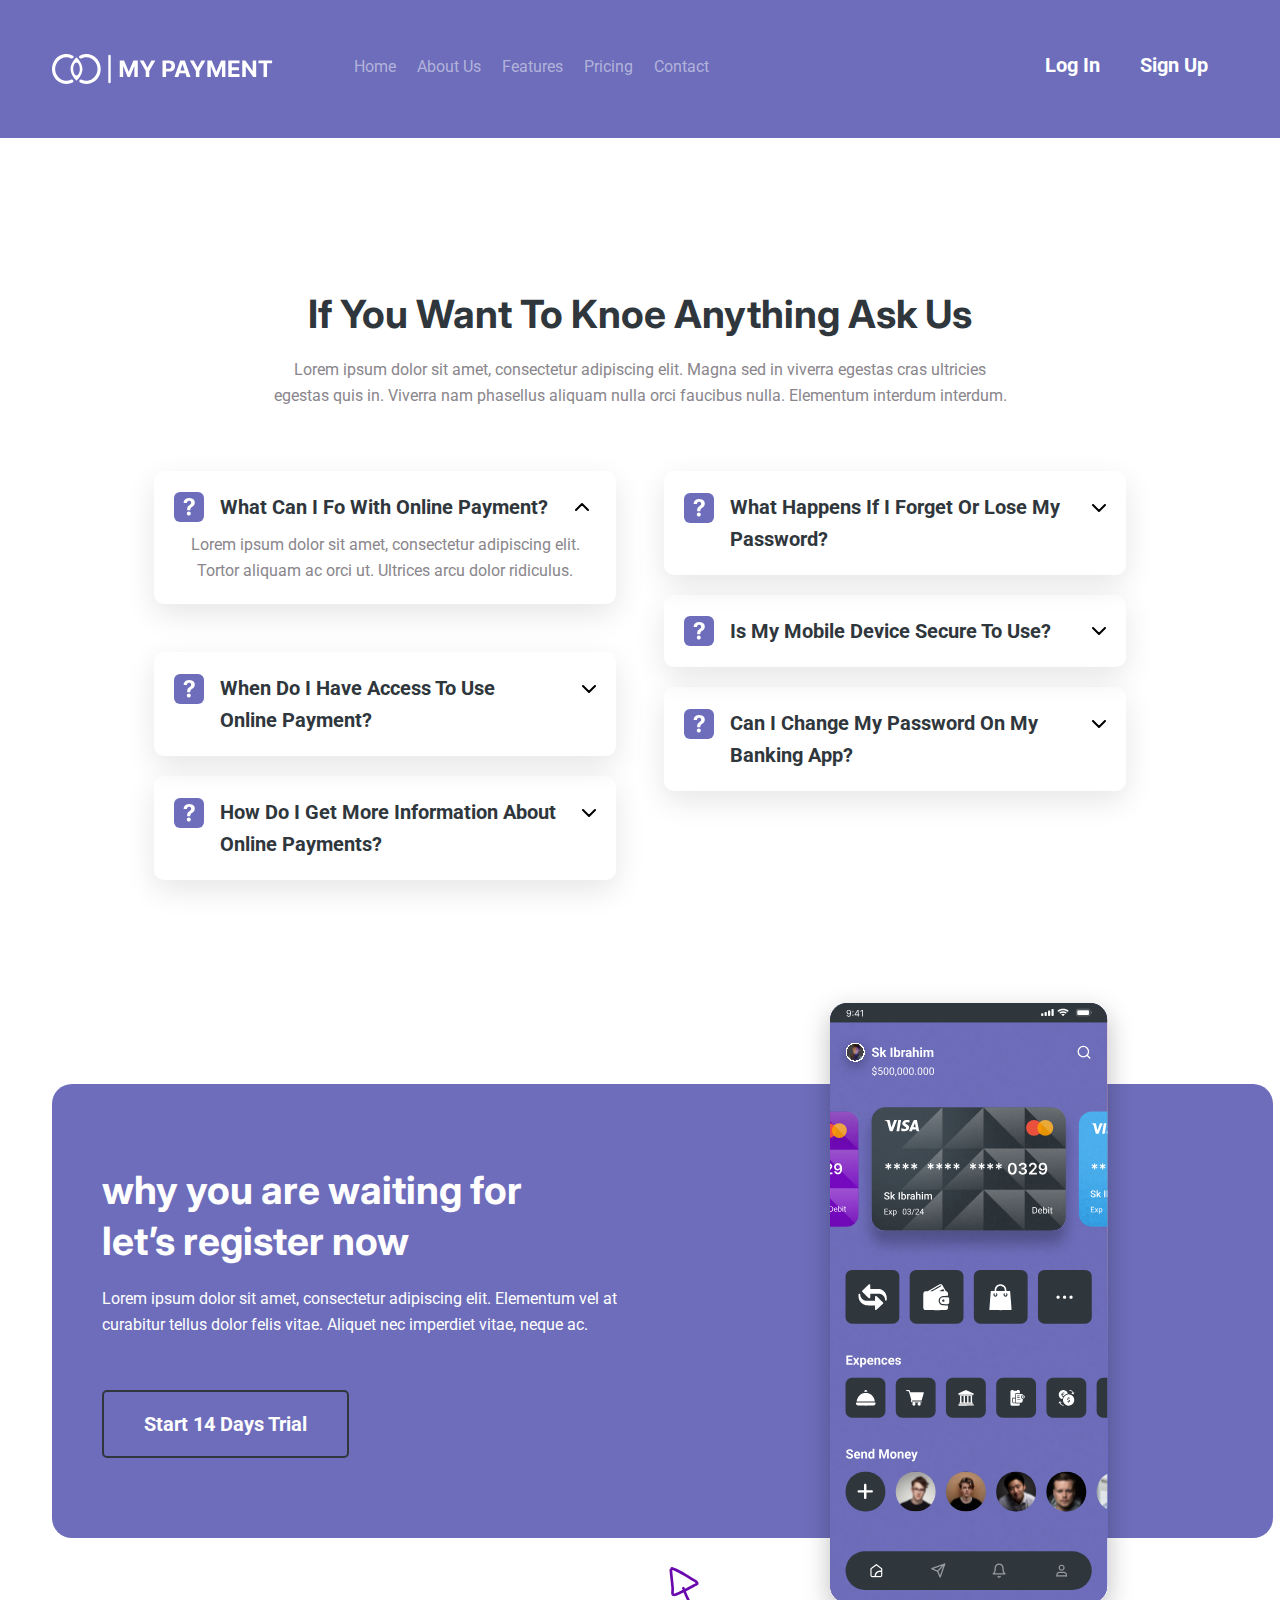
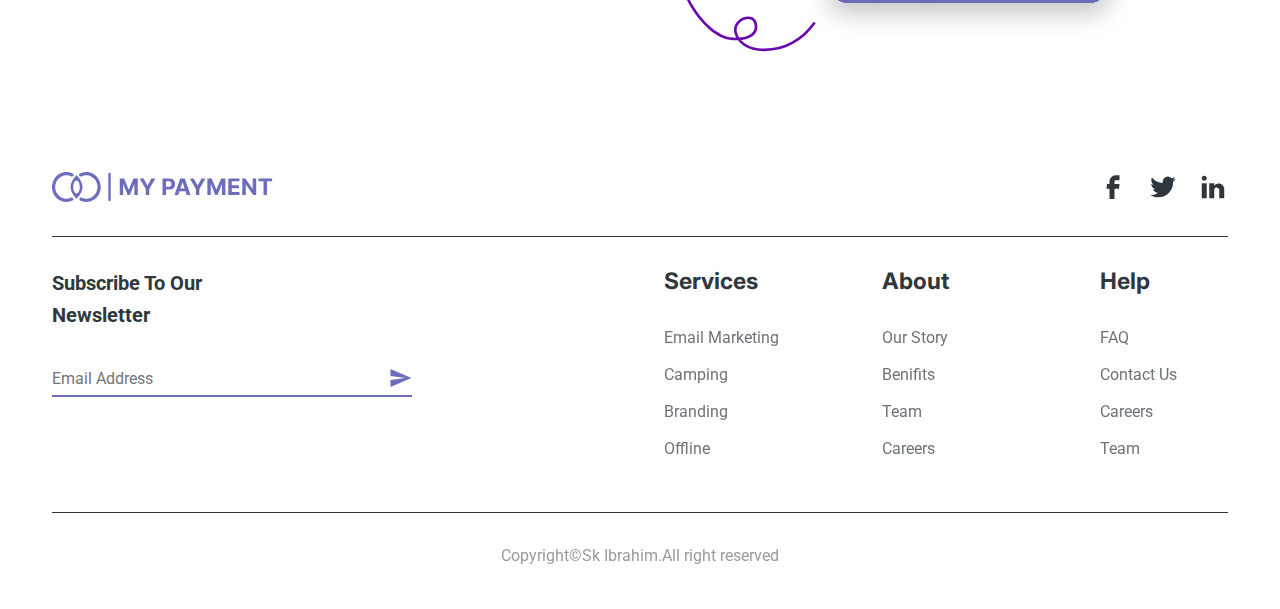
==== index3.html @ ddf9b9fc "Add new project from figma" ====
<!DOCTYPE html>
<html lang="en">
  <head>
    <meta charset="UTF-8" />
    <meta http-equiv="X-UA-Compatible" content="IE=edge" />
    <meta name="viewport" content="width=device-width, initial-scale=1.0" />
    <title>Figma Disign</title>
    <link
      href="https://fonts.googleapis.com/css2?family=Inter:wght@200;300;400;500;700&family=Roboto:ital,wght@0,300;0,400;0,500;0,700;0,900;1,300;1,400;1,500;1,700;1,900&display=swap"
      rel="stylesheet"
    />
    <link
      rel="stylesheet"
      href="https://cdnjs.cloudflare.com/ajax/libs/font-awesome/6.4.0/css/all.min.css"
      integrity="sha512-iecdLmaskl7CVkqkXNQ/ZH/XLlvWZOJyj7Yy7tcenmpD1ypASozpmT/E0iPtmFIB46ZmdtAc9eNBvH0H/ZpiBw=="
      crossorigin="anonymous"
      referrerpolicy="no-referrer"
    />
    <link rel="stylesheet" href="style.css" />
  </head>
  <body>
    <header class="header">
      <div class="container">
        <div class="header__section">
          <div class="header__inner">
            <img src="images/logo.svg" alt="logo" />
            <nav class="navigation">
              <ul>
                <li>
                  <a href="index.html">Home</a>
                </li>
                <li>
                  <a href="index.html">About Us</a>
                </li>
                <li>
                  <a href="index2.html">Features</a>
                </li>
                <li>
                  <a href="index2.html">Pricing</a>
                </li>
                <li>
                  <a href="#contact">Contact</a>
                </li>
              </ul>
            </nav>
          </div>
          <div class="header__inner-singup" id="contact">
            <div class="btn">
              <a href="#">Log In</a>
            </div>
            <div class="btn">
              <a href="#">Sign Up</a>
            </div>
          </div>
        </div>
      </div>
    </header>
    <main>
      <section class="page3__section2">
        <div class="container">
          <div class="contact">
            <div class="contact__header">
              <h1>If You Want To Knoe Anything Ask Us</h1>
              <p>
                Lorem ipsum dolor sit amet, consectetur adipiscing elit. Magna
                sed in viverra egestas cras ultricies <br />
                egestas quis in. Viverra nam phasellus aliquam nulla orci
                faucibus nulla. Elementum interdum interdum.
              </p>
            </div>
            <div class="contact__borders">
              <div class="contact__border">
                <div class="open__border">
                  <div class="border_img2">
                    <img src="images/questionmark.svg" alt="questionmark" />
                    <h2>What Can I Fo With Online Payment?</h2>
                    <img src="images/chevron-up.svg" alt="chevron-up" />
                  </div>
                  <p>
                    Lorem ipsum dolor sit amet, consectetur adipiscing elit.
                    <br />
                    Tortor aliquam ac orci ut. Ultrices arcu dolor ridiculus.
                  </p>
                </div>
                <div class="close__border">
                  <div class="border_img3">
                    <div class="border__inner">
                      <img src="images/questionmark.svg" alt="" />
                      <h2>
                        When Do I Have Access To Use <br />
                        Online Payment?
                      </h2>
                    </div>
                    <img src="images/down.svg" alt="" />
                  </div>
                  <div class="border_img3">
                    <div class="border__inner">
                      <img src="images/questionmark.svg" alt="" />
                      <h2>
                        How Do I Get More Information About <br />
                        Online Payments?
                      </h2>
                    </div>
                    <img src="images/down.svg" alt="down" />
                  </div>
                </div>
              </div>
              <div class="contact__border">
                <div class="border_img3">
                  <div class="border__inner">
                    <img src="images/questionmark.svg" alt="questionmark" />
                    <h2>What Happens If I Forget Or Lose My Password?</h2>
                  </div>
                  <img src="images/down.svg" alt="down" />
                </div>
                <div class="border_img3 border_img4">
                  <div class="border__inner">
                    <img src="images/questionmark.svg" alt="questionmark" />
                    <h2>Is My Mobile Device Secure To Use?</h2>
                  </div>
                  <img src="images/down.svg" alt="down" />
                </div>
                <div class="border_img3">
                  <div class="border__inner">
                    <img src="images/questionmark.svg" alt="questionmark" />
                    <h2>Can I Change My Password On My Banking App?</h2>
                  </div>
                  <img src="images/down.svg" alt="down" />
                </div>
              </div>
            </div>
          </div>
        </div>
      </section>
      <section class="page3__section3">
        <div class="container">
          <div class="section3">
            <div class="section3__inner">
              <h1>
                why you are waiting for <br />
                let’s register now
              </h1>
              <p>
                Lorem ipsum dolor sit amet, consectetur adipiscing elit.
                Elementum vel at <br />
                curabitur tellus dolor felis vitae. Aliquet nec imperdiet vitae,
                neque ac.
              </p>
              <div class="btn btn2">
                <a href="#">Start 14 Days Trial</a>
              </div>
            </div>
            <img class="inner_absolute" src="images/iphone img.svg" alt="iphone" />
            <img class="inner_absolutee" src="images/last absolute.svg" alt="" />
          </div>
        </div>
      </section>
    </main>
    <footer class="footer">
      <div class="container">
        <div class="footer__section">
          <div class="footer__logo">
            <img src="images/footer logo.svg" alt="footer" />
            <div class="icons">
              <a class="icon__img" href="#"
                ><img src="images/Facebook.svg" alt="Facebook"
              /></a>
              <a class="icon__img" href="#"
                ><img src="images/twitter.svg" alt="twitter"
              /></a>
              <a class="icon__img" href="#"
                ><img src="images/linkedin.svg" alt="linkedin"
              /></a>
            </div>
          </div>
          <div class="footer__middle">
            <div class="mail__sub">
              <h1>Subscribe to Our <br />Newsletter</h1>
              <div class="mail">
                <input
                  class="mail__input"
                  type="mail"
                  placeholder="Email Address"
                />
                <img
                  class="mail__img"
                  src="images/footer vector.svg"
                  alt="footer"
                />
              </div>
            </div>
            <div class="footer__menu">
              <div class="footer__menu-list">
                <h3>Services</h3>
                <ul>
                  <li>
                    <a href="#">Email Marketing</a>
                  </li>
                  <li>
                    <a href="#">Camping</a>
                  </li>
                  <li>
                    <a href="#">Branding</a>
                  </li>
                  <li>
                    <a href="#">Offline</a>
                  </li>
                </ul>
              </div>
              <div class="footer__menu-list">
                <h3>About</h3>
                <ul>
                  <li>
                    <a href="#">Our Story</a>
                  </li>
                  <li>
                    <a href="#">Benifits</a>
                  </li>
                  <li>
                    <a href="#">Team</a>
                  </li>
                  <li>
                    <a href="#">Careers</a>
                  </li>
                </ul>
              </div>
              <div class="footer__menu-list">
                <h3>Help</h3>
                <ul>
                  <li>
                    <a href="#">FAQ</a>
                  </li>
                  <li>
                    <a href="#">Contact Us</a>
                  </li>
                  <li>
                    <a href="#">Careers</a>
                  </li>
                  <li>
                    <a href="#">Team</a>
                  </li>
                </ul>
              </div>
            </div>
          </div>
          <div class="copyright">
            <a href="#">Copyright©Sk Ibrahim.All right reserved</a>
          </div>
          <div></div>
        </div>
      </div>
    </footer>
  </body>
</html>
---- style.css ----
html {
  scroll-behavior: smooth;
}

* {
  margin: 0;
  padding: 0;
  box-sizing: border-box;
}

body {
  color: white;
  font-family: "Inter", sans-serif;
  font-family: "Roboto", sans-serif;
}

.container {
  max-width: 1216px;
  padding: 0 20px;
  margin: 0 auto;
}

/*****Header*****/

.header {
  background: #6d6dbb;
  padding: 49px 0;
}

.header__section {
  display: flex;
  justify-content: space-between;
  align-items: center;
}

.header__inner {
  display: flex;
  gap: 80px;
}

.navigation ul {
  display: flex;
  gap: 21px;
  list-style: none;
}

.navigation a {
  font-family: "Roboto" sans-serif;
  font-weight: 400;
  font-size: 16px;
  line-height: 26px;
  text-transform: capitalize;
  color: #ffffff7d;
  text-decoration: none;
  transition: 0.5s ease;
}

.navigation a:hover {
  color: #2f373d;
}

.header__inner-singup {
  display: flex;
  margin-top: -8px;
}

.btn {
  padding: 8px 20px;
  border-radius: 5px;
  transition: all 0.5s ease-in-out;
  cursor: pointer;
}

.btn:hover {
  background: #2f373d;
  border-radius: 5px;
}

.btn a {
  font-family: "Roboto";
  font-weight: 700;
  font-size: 20px;
  line-height: 32px;
  text-transform: capitalize;
  color: #ffffff;
  text-decoration: none;
}

/*****First Section*****/

.first__section {
  padding-top: 81px;
  background: #6d6dbb;
  padding-bottom: 106px;
  margin-bottom: 110px;
}

.section1 {
  display: flex;
  justify-content: center;
  align-items: center;
  gap: 50px;
}

.left__content {
  position: relative;
  max-width: 564px;
}

.absolute {
  position: absolute;
  bottom: 50px;
  right: -100px;
}

.main__title {
  font-family: "Inter" sans-serif;
  font-weight: 700;
  font-size: 60px;
  line-height: 72px;
  color: #ffffff;
  margin-bottom: 18px;
}

.paragraph {
  font-family: "Roboto" sans-serif;
  font-weight: 500;
  font-size: 20px;
  line-height: 32px;
  color: #ffffff;
  margin-bottom: 61px;
}

.icon__button {
  display: flex;
  justify-content: flex-start;
  gap: 30px;
  margin-bottom: 62px;
}

.btn.btn2 {
  padding: 16px 40px;
  border: 2px solid #2f373d;
}

.img__btn {
  margin-right: 12px;
  margin-bottom: -3px;
}

.second__title {
  font-family: "Inter";
  font-weight: 600;
  font-size: 25px;
  line-height: 35px;
  color: #ffffff;
  margin-bottom: 32px;
}

.star__img {
  margin-top: 20px;
  display: flex;
  justify-content: flex-start;
  align-items: center;
  gap: 5px;
}

.star__img h4 {
  margin-right: 12px;
  font-weight: 700;
  font-size: 20px;
}

.star__img p {
  font-family: "Roboto" sans-serif;
  font-weight: 400;
  font-size: 16px;
  line-height: 26px;
  color: #ffffff;
}

.right__content img {
  width: 562px;
  height: 520px;
}

/*****second Section*****/

.second__section {
  margin-bottom: 110px;
}

.border__content .border__section:not(:last-child) {
  border-right: 1px solid #8a868c87;
}

.border__content {
  display: flex;
  justify-content: center;
  align-items: center;
  text-align: center;
}

.border__section {
  padding: 38px 0;
  width: 243px;
}

.border__section h2 {
  font-family: "Inter" sans-serif;
  font-weight: 700;
  font-size: 39px;
  line-height: 51px;
  color: #2f373d;
}

.border__section p {
  font-family: "Roboto" sans-serif;
  font-weight: 500;
  font-size: 20px;
  line-height: 32px;
  color: #8a868c;
}

/*****third Section*****/

.third__section {
  margin-bottom: 200px;
}

.section3 {
  display: flex;
  justify-content: space-between;
  align-items: center;
  margin-bottom: 160px;
}

.main__title-text {
  font-family: "Inter";
  font-weight: 700;
  font-size: 39px;
  line-height: 51px;
  color: #000000;
  margin-bottom: 23px;
}

.main__paragraph {
  font-family: "Roboto";
  font-weight: 400;
  font-size: 16px;
  line-height: 26px;
  color: #8a868c;
}

.main-paragraph {
  margin-bottom: 10px;
}

.btn3 {
  background: #717477;
  margin-top: 52px;
}

.btn3 img {
  margin-left: 12px;
}

.btn2.btn3 a {
  color: white;
}

.absolute2 {
  position: absolute;
  bottom: -80px;
  left: -100px;
}

.absolute3 {
  position: absolute;
  bottom: -100px;
  right: -90px;
}

/*****Second Page*****/

.page2__section {
  background: #2f373d;
  padding-top: 121px;
  padding-bottom: 130px;
  margin-bottom: 200px;
}

.page2-section {
  display: flex;
  flex-direction: column;
  justify-content: center;
  align-items: center;
}

.page2-section h1 {
  font-family: "Inter";
  font-weight: 700;
  font-size: 39px;
  line-height: 51px;
  color: #ffffff;
  margin-bottom: 18px;
}

.page2-section p {
  font-family: "Roboto";
  font-weight: 400;
  font-size: 16px;
  line-height: 26px;
  color: #ffffff;
  margin-bottom: 50px;
}

.wrap {
  transition: all 0.5s ease-in-out;
  cursor: pointer;
}

.flex-wrap {
  display: flex;
  flex-wrap: wrap;
  justify-content: center;
  align-items: center;
  gap: 48px;
}

.wrap:hover {
  transform: translateY(-20px);
}

.wrap img {
  width: 60px;
  height: 60px;
}

.flex-wrap .wrap:not(:last-child) {
  padding: 30px 20px 31px;
  background: #ffffff;
  border-radius: 20px;
  display: flex;
  flex-direction: column;
  justify-content: center;
  align-items: center;
  text-align: center;
  gap: 22px;
}

.flex-wrap .wrap:not(:last-child) h3 {
  font-family: "Roboto";
  font-weight: 700;
  font-size: 20px;
  line-height: 32px;
  color: #2f373d;
}

.flex-wrap .wrap:not(:last-child) p {
  width: 218px;
  font-family: "Roboto";
  font-weight: 400;
  font-size: 16px;
  line-height: 26px;
  color: #8a868c;
  margin-bottom: 0;
}

.flex-wrap .wrap:last-child {
  padding: 30px 33px 31px;
  background: #ffffff;
  border-radius: 20px;
  display: flex;
  flex-direction: column;
  justify-content: center;
  align-items: center;
  text-align: center;
  gap: 20px;
}

.flex-wrap .wrap:last-child h1 {
  width: 192px;
  font-family: "Inter";
  font-weight: 600;
  font-size: 25px;
  line-height: 35px;
  color: #2f373d;
}

.btn4 {
  background: gray;
}

/*****Second Page2*****/

.three__title {
  position: relative;
}

.numbers {
  position: absolute;
  top: 0;
}

.numbers.first__number {
  top: -1px;
}

.numbers.second__number {
  top: 170px;
}

.numbers.third__number {
  top: 340px;
}

.text__border {
  margin-bottom: 59px;
}

.section4 {
  display: flex;
  align-items: center;
  justify-content: center;
  gap: 86px;
  margin-bottom: 200px;
}

.one__title {
  padding-left: 65px;
  margin-left: 25px;
  border-left: 2px dashed #6d6dbb;
}

.last__title {
  border: none;
}

.one__title h2 {
  font-family: "Inter";
  font-weight: 600;
  font-size: 25px;
  line-height: 35px;
  color: #2f373d;
  padding-bottom: 15px;
}

.one__title p {
  font-family: "Roboto";
  font-weight: 400;
  font-size: 16px;
  line-height: 26px;
  color: #8a868c;
  padding-bottom: 35px;
}

/*****second page3*****/

.page3__section {
  background: #2f373d;
  padding-top: 119px;
  margin-bottom: 150px;
}

.slider {
  display: flex;
  justify-content: center;
  align-items: center;
  gap: 48px;
  padding-bottom: 130px;
}

.slide-content {
  padding: 30px 30px 22px;
  background: white;
  border-radius: 20px;
}

.slide-content img {
  margin-bottom: 24px;
}

.slide-content p {
  font-family: "Roboto";
  font-weight: 400;
  font-size: 16px;
  line-height: 26px;
  color: #8a868c;
}

.slide-content p:nth-child(2) {
  margin-bottom: 54px;
}

.slide-content h3 {
  font-family: "Roboto";
  font-weight: 700;
  font-size: 20px;
  line-height: 32px;
  color: #2f373d;
  margin-bottom: 5px;
}

.slider__title {
  display: flex;
  align-items: center;
  justify-content: space-between;
  margin-bottom: 58px;
}

.slider__title h1 {
  font-family: "Inter";
  font-weight: 700;
  font-size: 39px;
  line-height: 51px;
  color: #ffffff;
  margin-left: 20px;
}

.slide__img {
  display: flex;
  align-items: center;
  gap: 20px;
}

.arrow-left,
.arrow-right {
  font-size: 30px;
  padding: 15px 15px;
  border: 1px solid white;
  border-radius: 10px;
  cursor: pointer;
  transition: all 0.5s ease-in-out;
}

.arrow-left:hover,
.arrow-right:hover {
  background: white;
  color: #2f373d;
}

.arrow-right {
  margin-right: 25px;
}

/*****third page*****/

.page3__section2 {
  margin-top: 150px;
  margin-bottom: 184px;
}

.contact__header h1 {
  font-family: "Inter";
  font-weight: 700;
  font-size: 39px;
  line-height: 51px;
  color: #2f373d;
  margin-bottom: 18px;
}

.contact__header p {
  font-family: "Roboto";
  font-weight: 400;
  font-size: 16px;
  line-height: 26px;
  color: #8a868c;
  margin-bottom: 62px;
}

.border_img2 {
  display: flex;
  margin-bottom: 9px;
}

.border_img3 {
  width: 462px;
  display: flex;
  text-align: start;
  align-items: center;
  justify-content: space-between;
  padding: 20px;
  box-shadow: 0px 10px 30px rgba(0, 0, 0, 0.1);
  border-radius: 10px;
  margin-bottom: 20px;
}

.border__inner {
  display: flex;
}

.border_img4 img:first-child,
.border_img4 img:last-child {
  margin-bottom: 0px;
}

.border_img3 img {
  margin-bottom: 30px;
}

.border_img3 img:first-child {
  margin-right: 16px;
}

.border_img2 img:first-child {
  margin-right: 16px;
}

.border_img2 img:last-child {
  margin-left: 22px;
}

.border_img2 h2,
.border_img3 h2 {
  font-family: "Roboto";
  font-weight: 700;
  font-size: 20px;
  line-height: 32px;
  color: #2f373d;
}

.open__border p {
  font-family: "Roboto";
  font-weight: 400;
  font-size: 16px;
  line-height: 26px;
  color: #8a868c;
}

.contact {
  display: flex;
  flex-direction: column;
  justify-content: center;
  align-items: center;
  text-align: center;
}

.contact__borders {
  display: flex;
  justify-content: center;
  align-items: start;
  gap: 48px;
}

.open__border {
  position: relative;
  padding: 20px;
  background: #ffffff;
  box-shadow: 0px 10px 30px rgba(0, 0, 0, 0.1);
  border-radius: 10px;
  margin-bottom: 48px;
}

/*****third page*****/

.page3__section3 {
  margin-bottom: 234px;
}

.section3 {
  position: relative;
}

.inner_absolute {
  position: absolute;
  right: 8%;
}

.inner_absolutee {
  position: absolute;
  bottom: -25%;
  right: 35%;
}

.section3__inner {
  display: flex;
  flex-direction: column;
  align-items: start;
  background: #6d6dbb;
  padding: 80px 613px 80px 50px;
  border-radius: 20px;
}

.section3__inner h1 {
  font-family: "Inter";
  font-weight: 700;
  font-size: 39px;
  line-height: 51px;
  color: #ffffff;
  margin-bottom: 20px;
}

.section3__inner p {
  font-family: "Roboto";
  font-weight: 400;
  font-size: 16px;
  line-height: 26px;
  color: #ffffff;
  margin-bottom: 52px;
  width: 558px;
}

/*****Footer*****/

.footer {
  margin-bottom: 40px;
}

.footer__logo {
  display: flex;
  justify-content: space-between;
  align-items: start;
  padding-bottom: 30px;
  margin-bottom: 30px;
  border-bottom: 1.5px solid #2f373d;
}

.icons {
  display: flex;
  justify-content: center;
  gap: 20px;
}

.icon__img img {
  width: 30px;
  height: 30px;
}

.footer__middle {
  display: flex;
  align-items: start;
  justify-content: flex-start;
  gap: 252px;
  padding-bottom: 50px;
  border-bottom: 1.5px solid #2f373d;
  margin-bottom: 30px;
}

.mail__sub h1 {
  font-family: "Roboto";
  font-weight: 700;
  font-size: 20px;
  line-height: 32px;
  text-transform: capitalize;
  color: #2f373d;
  margin-bottom: 30px;
}

.mail {
  position: relative;
}

.mail__img {
  position: absolute;
  bottom: 10px;
  right: 0;
  cursor: pointer;
}

.mail__input {
  width: 360px;
  height: 36px;
  border-bottom: 2px solid #6d6dbb;
  border-top: none;
  border-left: none;
  border-right: none;
  font-family: "Roboto";
  font-weight: 400;
  font-size: 16px;
  line-height: 26px;
  text-transform: capitalize;
  color: #8a868c;
}

.footer__menu {
  display: flex;
  justify-content: center;
  align-items: center;
}

.footer__menu-list h3 {
  font-family: "Inter";
  font-weight: 700;
  font-size: 22.8571px;
  line-height: 28px;
  color: #2f373d;
  margin-bottom: 30px;
}

.footer__menu .footer__menu-list:first-child {
  margin-right: 100px;
}

.footer__menu .footer__menu-list:nth-child(2) {
  margin-right: 100px;
}

.footer__menu-list ul {
  list-style: none;
  display: flex;
  flex-direction: column;
  gap: 11px;
  width: 118px;
}

.footer__menu-list a {
  text-decoration: none;
  font-family: "Roboto";
  font-weight: 400;
  font-size: 16px;
  line-height: 26px;
  text-transform: capitalize;
  color: #2f373d;
  opacity: 0.7;
}

.footer__menu-list a:hover {
  font-weight: 600;
  color: black;
}

.copyright {
  display: flex;
  justify-content: center;
  align-items: center;
}

.copyright a {
  text-decoration: none;
  font-family: "Roboto";
  font-weight: 400;
  font-size: 16px;
  line-height: 26px;
  color: #2f373d;
  opacity: 0.5;
  transition: 0.2s ease-in-out;
}

.copyright a:hover {
  color: black;
  opacity: 1.2;
  text-decoration: underline;
}

.iconn {
  color: rgb(86, 40, 40);
  font-size: 50px;
  margin-left: 50px;
}
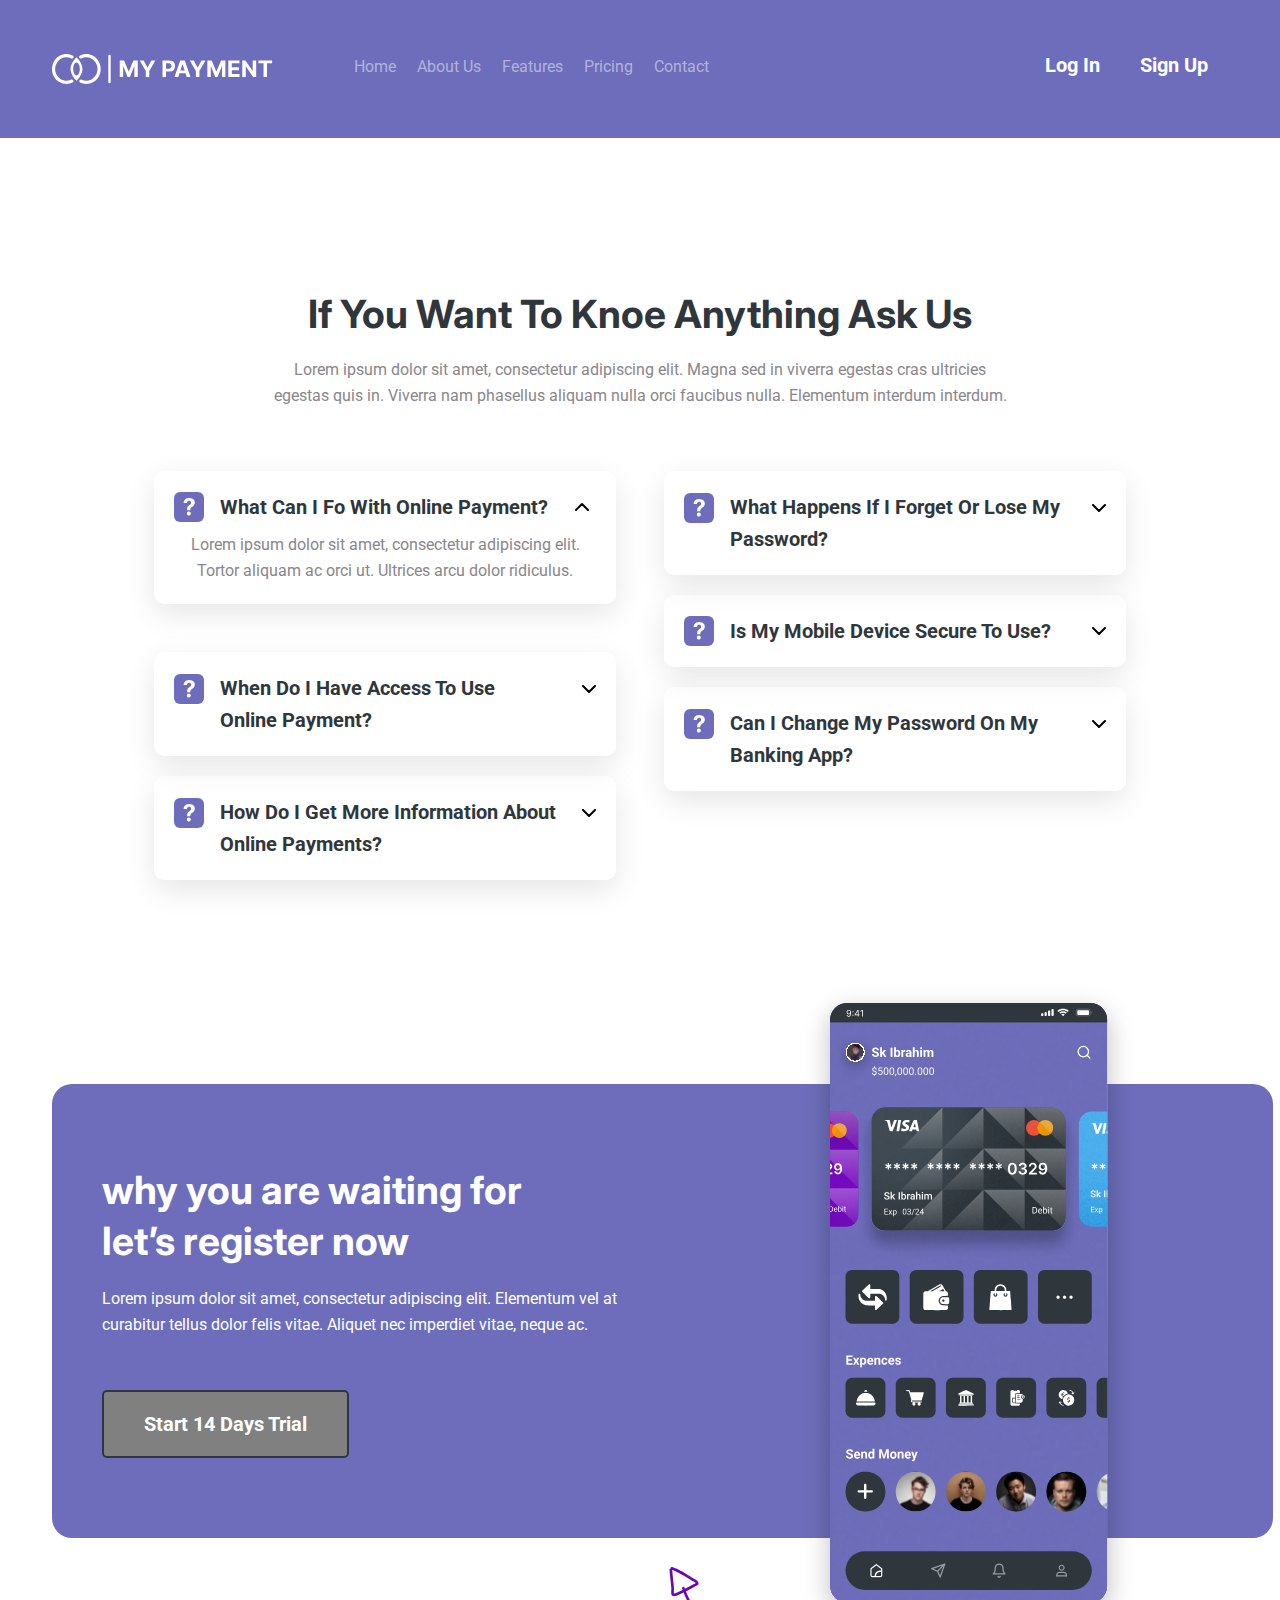
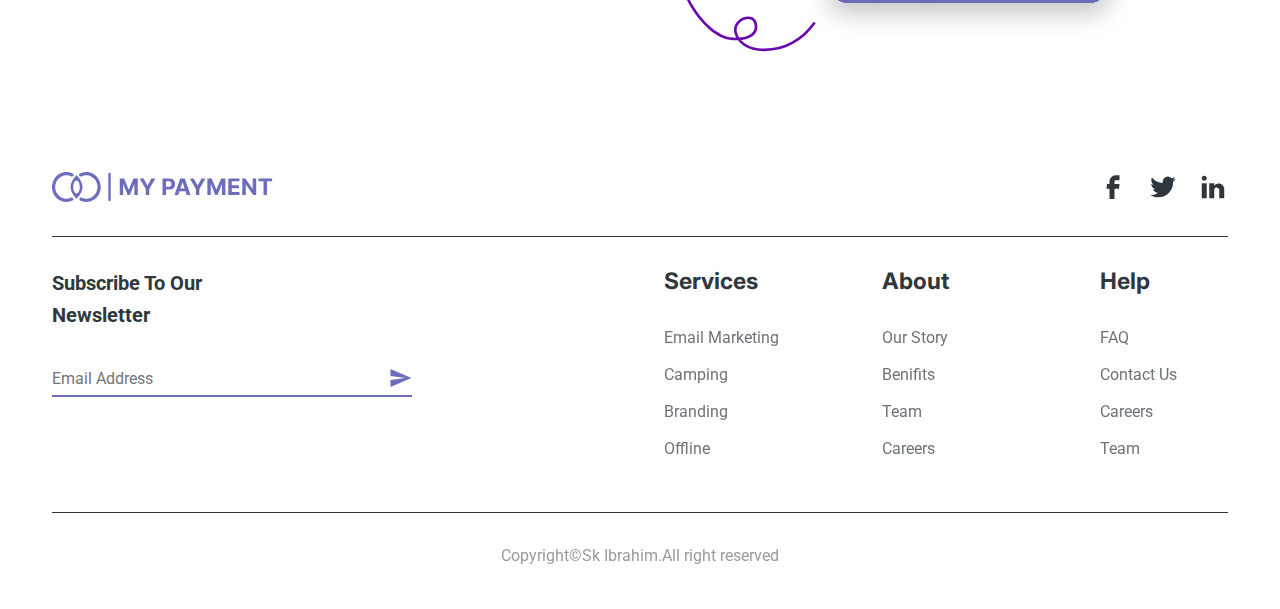
==== commit 0e9f8acc: "Add responsive for page3" ====
--- a/index3.html
+++ b/index3.html
@@ -146,7 +146,7 @@
                 curabitur tellus dolor felis vitae. Aliquet nec imperdiet vitae,
                 neque ac.
               </p>
-              <div class="btn btn2">
+              <div class="btn btn2 btn4">
                 <a href="#">Start 14 Days Trial</a>
               </div>
             </div>
--- a/style.css
+++ b/style.css
@@ -35,6 +35,7 @@
 
 .header__inner {
   display: flex;
+  justify-content: start;
   gap: 80px;
 }
 
@@ -196,6 +197,7 @@
 
 .border__content {
   display: flex;
+  flex-wrap: wrap-reverse;
   justify-content: center;
   align-items: center;
   text-align: center;
@@ -465,6 +467,7 @@
 
 .slider {
   display: flex;
+  flex-wrap: wrap;
   justify-content: center;
   align-items: center;
   gap: 48px;
@@ -729,6 +732,7 @@
 
 .footer__middle {
   display: flex;
+  flex-wrap: wrap-reverse;
   align-items: start;
   justify-content: flex-start;
   gap: 252px;
@@ -848,3 +852,227 @@
   font-size: 50px;
   margin-left: 50px;
 }
+
+@media (max-width: 1120px) {
+  .header {
+    margin: 0 auto;
+    padding: 40px;
+  }
+  .header__inner {
+    width: 100%;
+    justify-content: space-between;
+  }
+  .header .btn {
+    display: none;
+  }
+  .section1 {
+    flex-direction: column-reverse;
+    align-items: center;
+    justify-content: center;
+    text-align: center;
+  }
+  .icon__button,
+  .star__img {
+    justify-content: center;
+  }
+  .section3 {
+    flex-direction: column;
+    justify-content: center;
+    align-items: center;
+    text-align: center;
+    gap: 40px;
+  }
+  .section__3 {
+    flex-direction: column-reverse;
+  }
+  .footer {
+    margin: 0 auto;
+    padding: 40px;
+  }
+  .footer__middle {
+    justify-content: center;
+    align-items: center;
+    text-align: center;
+    gap: 60px;
+  }
+  .section4 {
+    flex-direction: column;
+  }
+  .main__title-text {
+    text-align: center;
+  }
+  .contact__borders {
+    flex-direction: column;
+    align-items: center;
+    gap: 0;
+  }
+  .inner_absolute {
+    display: none;
+  }
+  .section3__inner {
+    align-items: center;
+    padding: 40px 100px;
+  }
+}
+
+@media (max-width: 790px) {
+  .header {
+    margin: 0 auto;
+    padding: 40px;
+  }
+  .header__inner {
+    flex-direction: column;
+    align-items: center;
+    justify-content: center;
+    gap: 30px;
+  }
+  .header .btn {
+    display: flex;
+  }
+  .header__section {
+    display: flex;
+    flex-direction: column;
+    gap: 30px;
+  }
+  .border__content .border__section:not(:last-child) {
+    border: none;
+  }
+  .img__content img {
+    width: 450px;
+    height: 100%;
+  }
+  .footer__menu .footer__menu-list:not(:last-child) {
+    display: none;
+  }
+  .arrow-left,
+  .arrow-right {
+    font-size: 20px;
+    padding: 10px 10px;
+  }
+  .slider__title h1,
+  .main__title-text,
+  .page2-section h1,
+  .section3__inner h1 {
+    font-size: 28px;
+  }
+  .three__title h2 {
+    font-size: 20px;
+  }
+  .three__title p,
+  .page2-section p,
+  .section3__inner p {
+    font-size: 15px;
+  }
+  .page2-section {
+    text-align: center;
+  }
+  .section3__inner,
+  .section3__inner p {
+    width: 100%;
+  }
+}
+
+@media (max-width: 555px) {
+  .three__title h2 {
+    font-size: 15px;
+  }
+  .three__title p {
+    font-size: 10px;
+  }
+}
+
+@media (max-width: 480px) {
+  .page3__section3 {
+    margin-bottom: 0;
+  }
+  .first__section {
+    padding-top: 0;
+  }
+  .navigation a,
+  .btn a {
+    font-size: 10px;
+  }
+  .navigation ul {
+    gap: 10px;
+  }
+  .border__section {
+    padding: 18px 0;
+    max-width: 200px;
+  }
+  .border__section h2 {
+    font-size: 25px;
+  }
+  .border__section p,
+  .open__border h2,
+  .border__inner h2,
+  .section3__inner h2 {
+    font-size: 18px;
+  }
+  .main__title,
+  .main__title-text,
+  .contact__header h1 {
+    font-size: 30px;
+  }
+  .paragraph,
+  .main__paragraph,
+  .contact__header p,
+  .open__border p,
+  .border__inner p,
+  .section3__inner p {
+    font-size: 13px;
+  }
+  .icon__button {
+    gap: 10px;
+  }
+  .img__btn {
+    margin-right: 2px;
+  }
+  .right__content img {
+    width: 360px;
+    height: 100%;
+  }
+  .img__content img {
+    width: 360px;
+    height: 100%;
+  }
+  .absolute,
+  .absolute2,
+  .absolute3,
+  .inner_absolutee {
+    display: none;
+  }
+  .footer__logo {
+    flex-direction: column;
+    align-items: center;
+    gap: 40px;
+  }
+  .slider__title {
+    width: 100%;
+    flex-direction: column;
+    text-align: center;
+    gap: 15px;
+  }
+  .arrow-left {
+    margin-left: 30px;
+  }
+  .three__title {
+    margin-left: 0;
+  }
+
+  .three__title h2 {
+    font-size: 10px;
+  }
+  .three__title p {
+    font-size: 8px;
+  }
+  .border_img3,
+  .open__border {
+    width: 100%;
+    text-align: start;
+  }
+  .btn.btn4,
+  .btn.btn3,
+  .btn.btn2 {
+    padding: 10px 10px
+  }
+}
